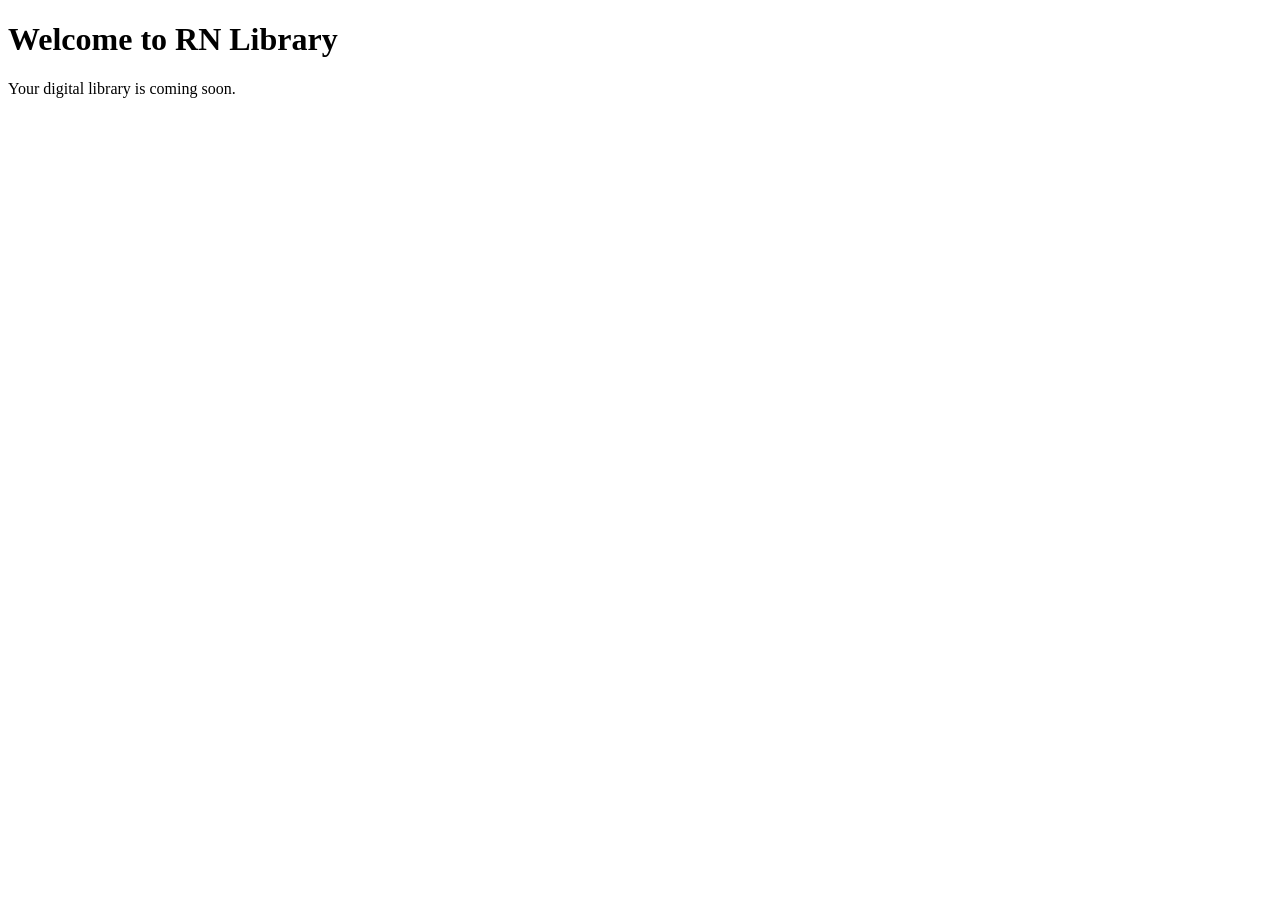
==== index.html @ f6b304d6 "Create initial RN Library page" ====
<!DOCTYPE html>
<html lang="en">
<head>
    <meta charset="UTF-8">
    <meta name="viewport" content="width=device-width, initial-scale=1.0">
    <title>RN Library</title>
</head>
<body>

    <h1>Welcome to RN Library</h1>
    <p>Your digital library is coming soon.</p>

</body>
</html>
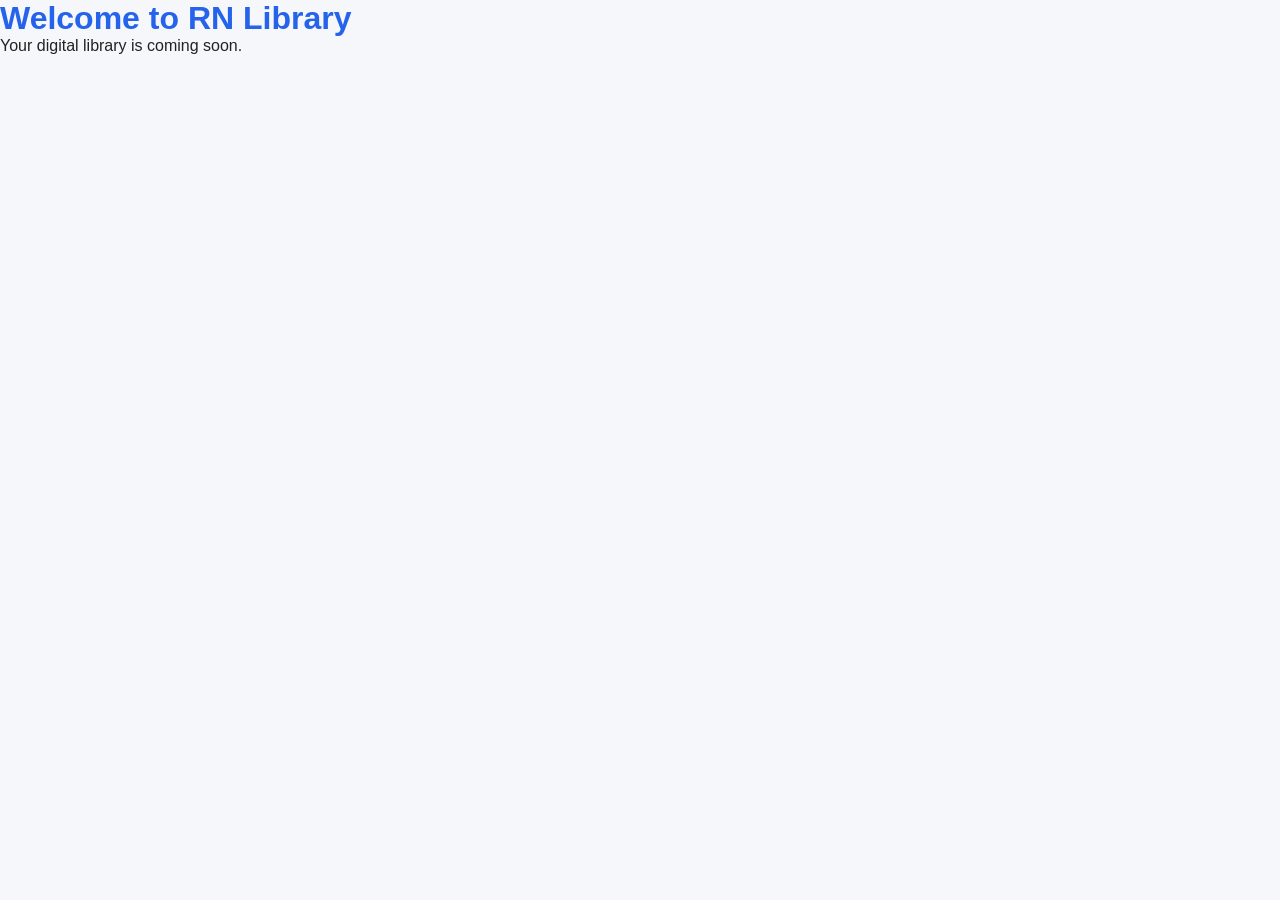
==== commit f79d972a: "Add CSS and JavaScript structure" ====
--- a/index.html
+++ b/index.html
@@ -4,11 +4,13 @@
     <meta charset="UTF-8">
     <meta name="viewport" content="width=device-width, initial-scale=1.0">
     <title>RN Library</title>
+    <link rel="stylesheet" href="css/style.css">
 </head>
 <body>
 
     <h1>Welcome to RN Library</h1>
     <p>Your digital library is coming soon.</p>
 
+    <script src="js/script.js"></script>
 </body>
 </html>
--- a/css/style.css
+++ b/css/style.css
@@ -0,0 +1,15 @@
+* {
+    margin: 0;
+    padding: 0;
+    box-sizing: border-box;
+}
+
+body {
+    font-family: Arial, sans-serif;
+    background: #f5f7fa;
+    color: #222;
+}
+
+h1 {
+    color: #2563eb;
+}
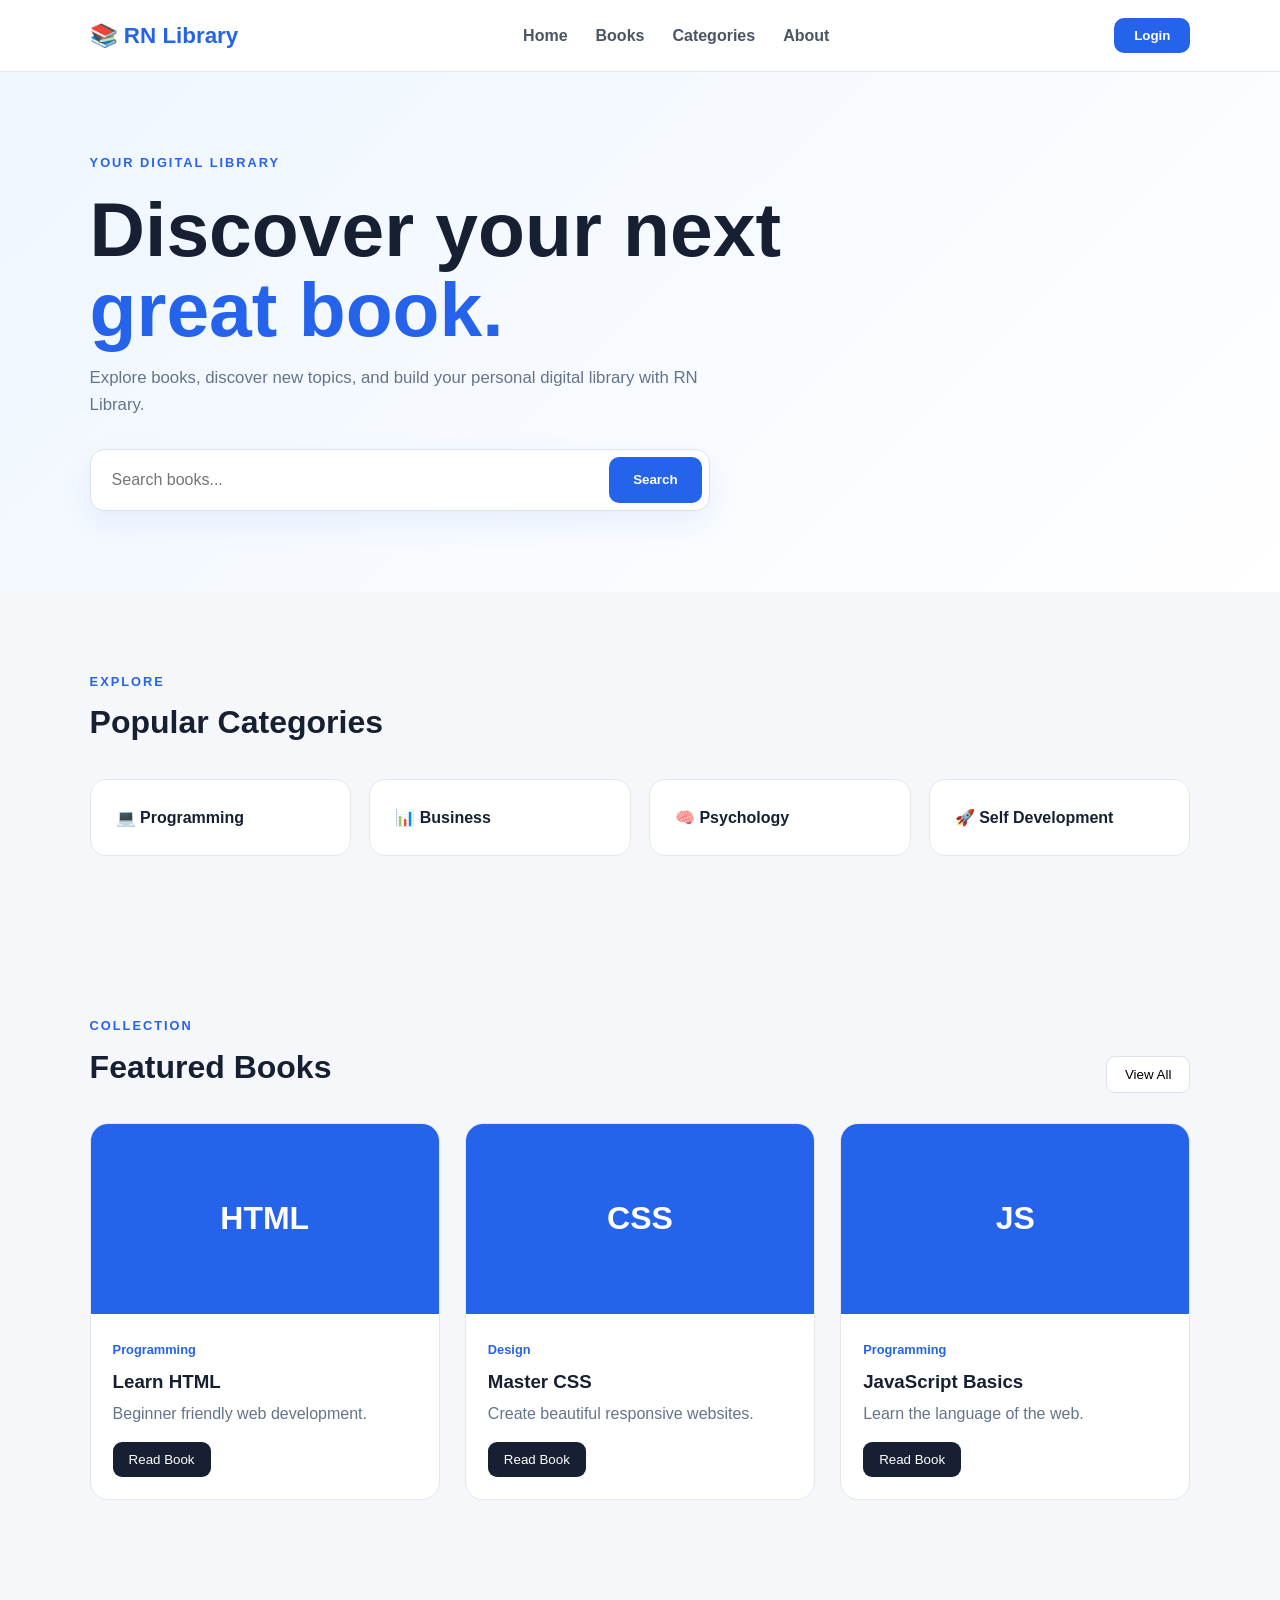
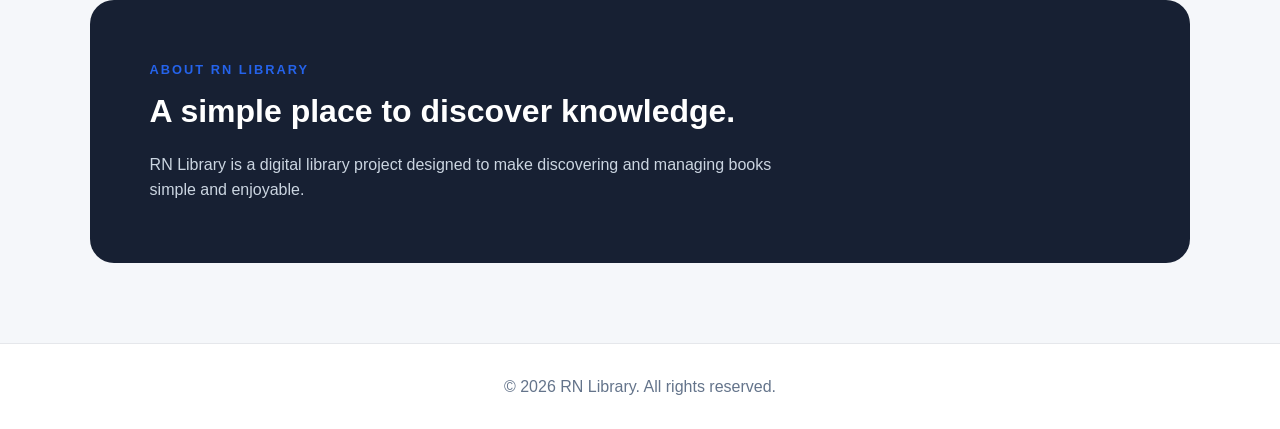
==== commit b8767dca: "Build RN Library homepage" ====
--- a/index.html
+++ b/index.html
@@ -6,11 +6,126 @@
     <title>RN Library</title>
     <link rel="stylesheet" href="css/style.css">
 </head>
+
 <body>
 
-    <h1>Welcome to RN Library</h1>
-    <p>Your digital library is coming soon.</p>
+    <header class="navbar">
+        <div class="logo">📚 RN Library</div>
+
+        <nav>
+            <a href="#">Home</a>
+            <a href="#books">Books</a>
+            <a href="#categories">Categories</a>
+            <a href="#about">About</a>
+        </nav>
+
+        <button class="login-btn">Login</button>
+    </header>
+
+    <main>
+
+        <section class="hero">
+            <div class="hero-content">
+                <p class="hero-tag">YOUR DIGITAL LIBRARY</p>
+
+                <h1>
+                    Discover your next
+                    <span>great book.</span>
+                </h1>
+
+                <p class="hero-text">
+                    Explore books, discover new topics, and build your
+                    personal digital library with RN Library.
+                </p>
+
+                <div class="search-box">
+                    <input
+                        type="text"
+                        placeholder="Search books..."
+                        id="searchInput"
+                    >
+                    <button id="searchBtn">Search</button>
+                </div>
+            </div>
+        </section>
+
+        <section class="section" id="categories">
+            <div class="section-heading">
+                <div>
+                    <p class="section-tag">EXPLORE</p>
+                    <h2>Popular Categories</h2>
+                </div>
+            </div>
+
+            <div class="category-grid">
+                <div class="category-card">💻 Programming</div>
+                <div class="category-card">📊 Business</div>
+                <div class="category-card">🧠 Psychology</div>
+                <div class="category-card">🚀 Self Development</div>
+            </div>
+        </section>
+
+        <section class="section" id="books">
+            <div class="section-heading">
+                <div>
+                    <p class="section-tag">COLLECTION</p>
+                    <h2>Featured Books</h2>
+                </div>
+
+                <button class="view-btn">View All</button>
+            </div>
+
+            <div class="book-grid">
+
+                <article class="book-card">
+                    <div class="book-cover">HTML</div>
+                    <div class="book-info">
+                        <span>Programming</span>
+                        <h3>Learn HTML</h3>
+                        <p>Beginner friendly web development.</p>
+                        <button>Read Book</button>
+                    </div>
+                </article>
+
+                <article class="book-card">
+                    <div class="book-cover">CSS</div>
+                    <div class="book-info">
+                        <span>Design</span>
+                        <h3>Master CSS</h3>
+                        <p>Create beautiful responsive websites.</p>
+                        <button>Read Book</button>
+                    </div>
+                </article>
+
+                <article class="book-card">
+                    <div class="book-cover">JS</div>
+                    <div class="book-info">
+                        <span>Programming</span>
+                        <h3>JavaScript Basics</h3>
+                        <p>Learn the language of the web.</p>
+                        <button>Read Book</button>
+                    </div>
+                </article>
+
+            </div>
+        </section>
+
+        <section class="about" id="about">
+            <p class="section-tag">ABOUT RN LIBRARY</p>
+            <h2>A simple place to discover knowledge.</h2>
+            <p>
+                RN Library is a digital library project designed to make
+                discovering and managing books simple and enjoyable.
+            </p>
+        </section>
+
+    </main>
+
+    <footer>
+        <p>© 2026 RN Library. All rights reserved.</p>
+    </footer>
 
     <script src="js/script.js"></script>
+
 </body>
 </html>
--- a/css/style.css
+++ b/css/style.css
@@ -7,9 +7,306 @@
 body {
     font-family: Arial, sans-serif;
     background: #f5f7fa;
-    color: #222;
-}
-
-h1 {
-    color: #2563eb;
-}
+    color: #172033;
+    line-height: 1.6;
+}
+
+.navbar {
+    width: 100%;
+    min-height: 72px;
+    padding: 0 7%;
+    display: flex;
+    align-items: center;
+    justify-content: space-between;
+    background: #ffffff;
+    border-bottom: 1px solid #e5e7eb;
+    position: sticky;
+    top: 0;
+    z-index: 100;
+}
+
+.logo {
+    font-size: 1.4rem;
+    font-weight: 800;
+    color: #2563eb;
+}
+
+.navbar nav {
+    display: flex;
+    gap: 28px;
+}
+
+.navbar nav a {
+    text-decoration: none;
+    color: #4b5563;
+    font-weight: 600;
+}
+
+.navbar nav a:hover {
+    color: #2563eb;
+}
+
+.login-btn,
+.search-box button {
+    border: none;
+    cursor: pointer;
+    font-weight: 700;
+}
+
+.login-btn {
+    padding: 10px 20px;
+    border-radius: 10px;
+    background: #2563eb;
+    color: white;
+}
+
+.hero {
+    min-height: 520px;
+    display: flex;
+    align-items: center;
+    padding: 80px 7%;
+    background: linear-gradient(135deg, #eff6ff, #ffffff);
+}
+
+.hero-content {
+    max-width: 750px;
+}
+
+.hero-tag,
+.section-tag {
+    color: #2563eb;
+    font-size: 0.8rem;
+    font-weight: 800;
+    letter-spacing: 2px;
+}
+
+.hero h1 {
+    margin: 15px 0;
+    font-size: clamp(2.5rem, 6vw, 5rem);
+    line-height: 1.05;
+}
+
+.hero h1 span {
+    color: #2563eb;
+}
+
+.hero-text {
+    max-width: 620px;
+    margin-bottom: 30px;
+    color: #64748b;
+    font-size: 1.05rem;
+}
+
+.search-box {
+    max-width: 620px;
+    display: flex;
+    padding: 7px;
+    background: white;
+    border: 1px solid #dbe2ea;
+    border-radius: 14px;
+    box-shadow: 0 12px 30px rgba(37, 99, 235, 0.08);
+}
+
+.search-box input {
+    flex: 1;
+    border: none;
+    outline: none;
+    padding: 14px;
+    font-size: 1rem;
+}
+
+.search-box button {
+    padding: 0 24px;
+    border-radius: 10px;
+    background: #2563eb;
+    color: white;
+}
+
+.section {
+    padding: 80px 7%;
+}
+
+.section-heading {
+    display: flex;
+    justify-content: space-between;
+    align-items: end;
+    margin-bottom: 30px;
+}
+
+.section-heading h2,
+.about h2 {
+    font-size: 2rem;
+    margin-top: 5px;
+}
+
+.category-grid {
+    display: grid;
+    grid-template-columns: repeat(4, 1fr);
+    gap: 18px;
+}
+
+.category-card {
+    padding: 25px;
+    background: white;
+    border: 1px solid #e5e7eb;
+    border-radius: 16px;
+    font-weight: 700;
+    transition: 0.25s;
+}
+
+.category-card:hover {
+    transform: translateY(-5px);
+    box-shadow: 0 15px 30px rgba(0, 0, 0, 0.08);
+}
+
+.book-grid {
+    display: grid;
+    grid-template-columns: repeat(3, 1fr);
+    gap: 25px;
+}
+
+.book-card {
+    overflow: hidden;
+    background: white;
+    border-radius: 18px;
+    border: 1px solid #e5e7eb;
+    transition: 0.25s;
+}
+
+.book-card:hover {
+    transform: translateY(-6px);
+    box-shadow: 0 18px 35px rgba(0, 0, 0, 0.1);
+}
+
+.book-cover {
+    height: 190px;
+    display: flex;
+    align-items: center;
+    justify-content: center;
+    background: #2563eb;
+    color: white;
+    font-size: 2rem;
+    font-weight: 900;
+}
+
+.book-info {
+    padding: 22px;
+}
+
+.book-info span {
+    color: #2563eb;
+    font-size: 0.8rem;
+    font-weight: 800;
+}
+
+.book-info h3 {
+    margin: 5px 0;
+}
+
+.book-info p {
+    color: #64748b;
+    margin-bottom: 15px;
+}
+
+.book-info button {
+    padding: 10px 16px;
+    border: none;
+    border-radius: 9px;
+    background: #172033;
+    color: white;
+    cursor: pointer;
+}
+
+.view-btn {
+    padding: 10px 18px;
+    border: 1px solid #dbe2ea;
+    border-radius: 9px;
+    background: white;
+    cursor: pointer;
+}
+
+.about {
+    margin: 20px 7% 80px;
+    padding: 60px;
+    border-radius: 24px;
+    background: #172033;
+    color: white;
+}
+
+.about h2 {
+    max-width: 650px;
+    margin-bottom: 15px;
+}
+
+.about p:last-child {
+    max-width: 650px;
+    color: #cbd5e1;
+}
+
+footer {
+    padding: 30px 7%;
+    text-align: center;
+    background: white;
+    border-top: 1px solid #e5e7eb;
+    color: #64748b;
+}
+
+@media (max-width: 800px) {
+
+    .navbar {
+        padding: 15px 5%;
+        flex-wrap: wrap;
+        gap: 15px;
+    }
+
+    .navbar nav {
+        order: 3;
+        width: 100%;
+        justify-content: center;
+        gap: 15px;
+        overflow-x: auto;
+    }
+
+    .hero {
+        padding: 60px 5%;
+    }
+
+    .section {
+        padding: 60px 5%;
+    }
+
+    .category-grid,
+    .book-grid {
+        grid-template-columns: 1fr;
+    }
+
+    .section-heading {
+        align-items: start;
+        gap: 15px;
+    }
+
+    .about {
+        margin: 10px 5% 60px;
+        padding: 35px 25px;
+    }
+}
+
+@media (max-width: 500px) {
+
+    .hero h1 {
+        font-size: 2.7rem;
+    }
+
+    .search-box {
+        flex-direction: column;
+        gap: 8px;
+    }
+
+    .search-box button {
+        padding: 13px;
+    }
+
+    .login-btn {
+        padding: 8px 14px;
+    }
+}
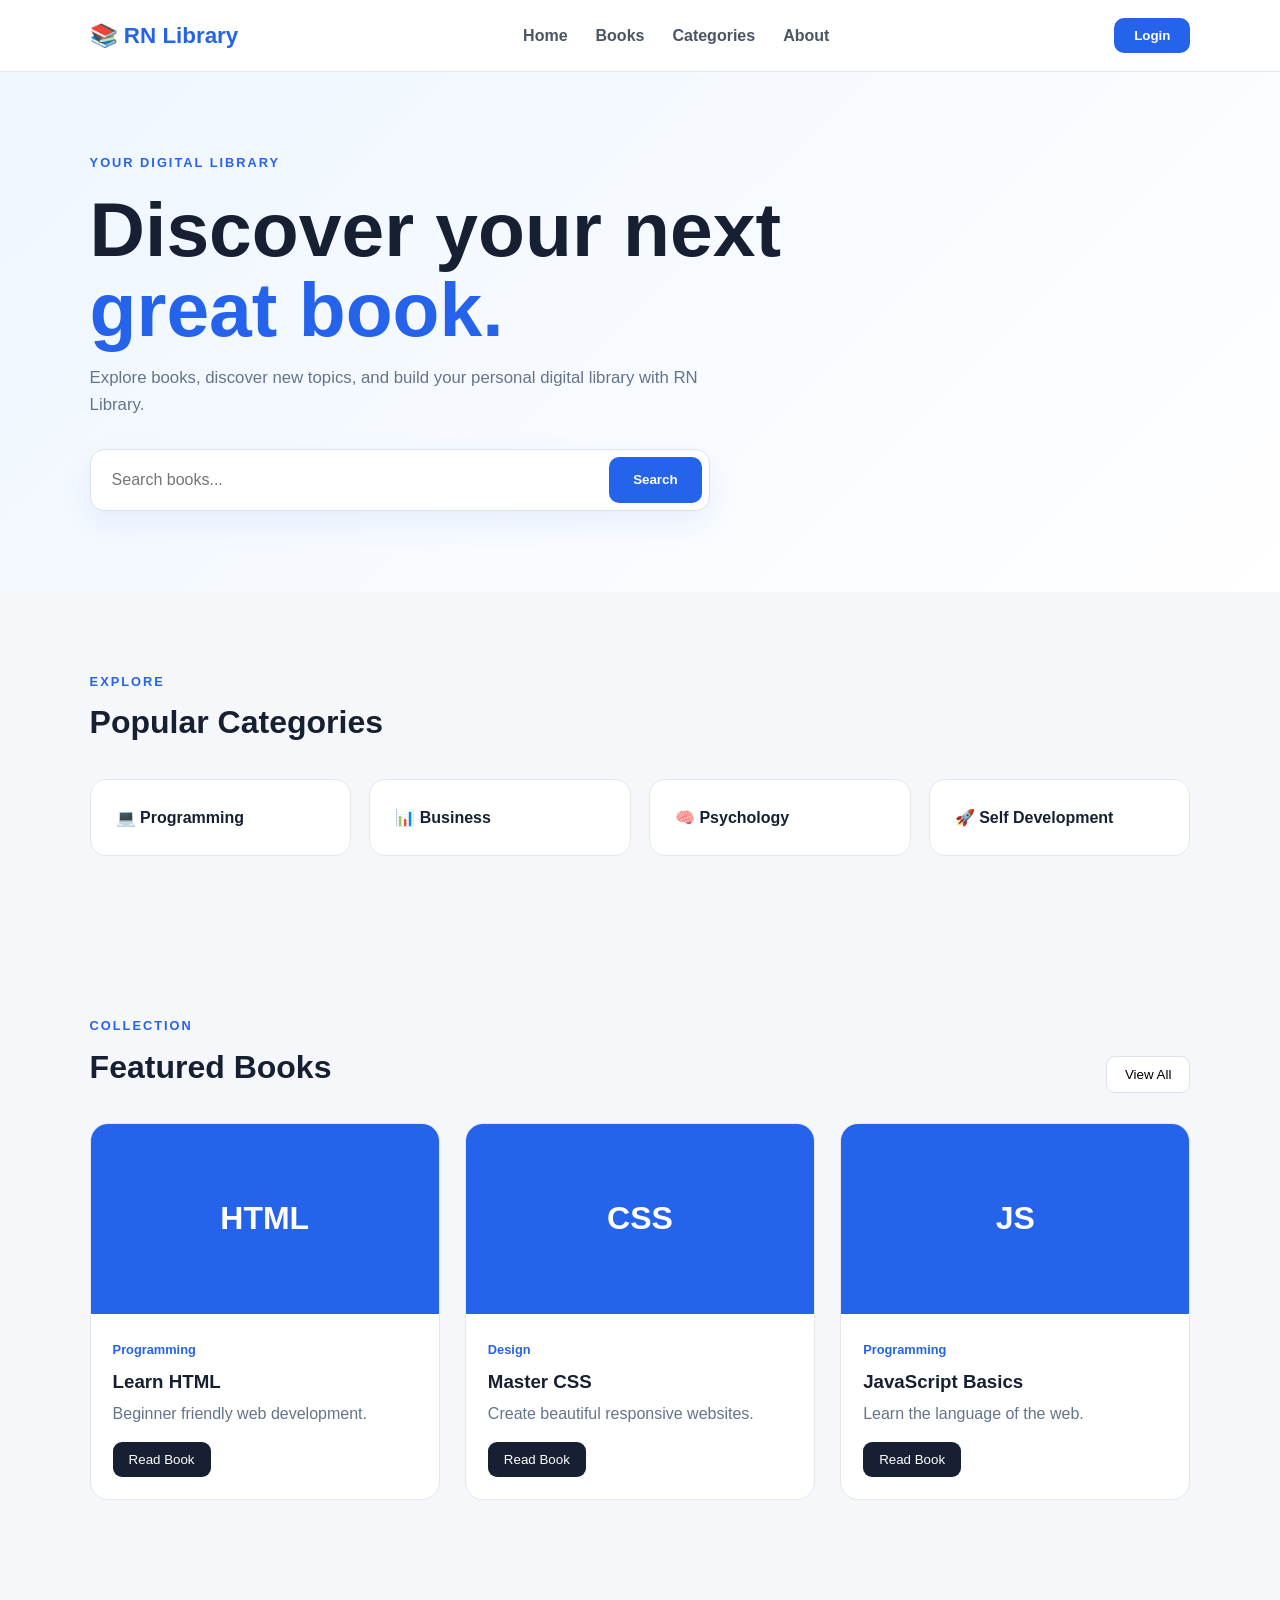
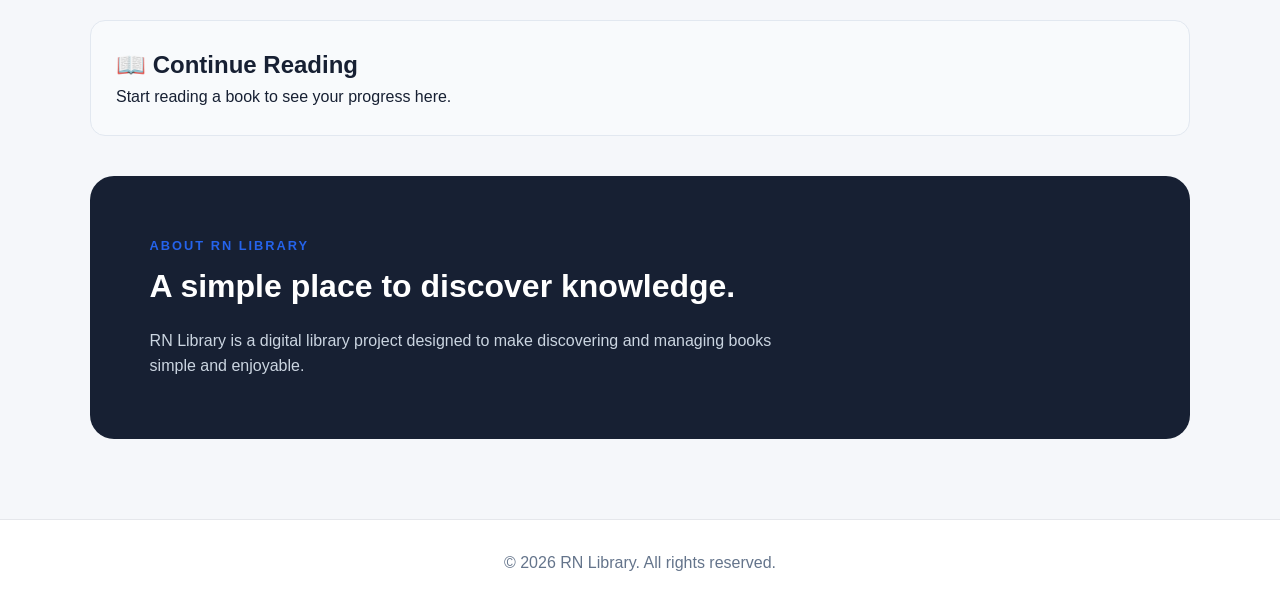
==== commit e892e9d2: "Add continue reading feature" ====
--- a/index.html
+++ b/index.html
@@ -83,7 +83,7 @@
                         <span>Programming</span>
                         <h3>Learn HTML</h3>
                         <p>Beginner friendly web development.</p>
-                        <button>Read Book</button>
+                        <button class="read-btn" data-book="html">Read Book</button>
                     </div>
                 </article>
 
@@ -93,7 +93,7 @@
                         <span>Design</span>
                         <h3>Master CSS</h3>
                         <p>Create beautiful responsive websites.</p>
-                        <button>Read Book</button>
+                        <button class="read-btn" data-book="css">Read Book</button>
                     </div>
                 </article>
 
@@ -103,14 +103,19 @@
                         <span>Programming</span>
                         <h3>JavaScript Basics</h3>
                         <p>Learn the language of the web.</p>
-                        <button>Read Book</button>
+                        <button class="read-btn" data-book="javascript">Read Book</button>
                     </div>
                 </article>
 
             </div>
         </section>
 
-        <section class="about" id="about">
+        <section class="continue-reading">
+    <h2>📖 Continue Reading</h2>
+    <div id="continueReading"></div>
+</section>
+
+<section class="about" id="about">
             <p class="section-tag">ABOUT RN LIBRARY</p>
             <h2>A simple place to discover knowledge.</h2>
             <p>
@@ -125,7 +130,7 @@
         <p>© 2026 RN Library. All rights reserved.</p>
     </footer>
 
-    <script src="js/script.js"></script>
+    <script src="js/script.js?v=20"></script>
 
 </body>
 </html>
--- a/css/style.css
+++ b/css/style.css
@@ -310,3 +310,287 @@
         padding: 8px 14px;
     }
 }
+
+.back-btn {
+    text-decoration: none;
+    color: #2563eb;
+    font-weight: 700;
+}
+
+.reader-page {
+    min-height: 70vh;
+    padding: 70px 7%;
+}
+
+.reader-content {
+    max-width: 850px;
+    margin: auto;
+    background: white;
+    padding: 50px;
+    border-radius: 24px;
+    border: 1px solid #e5e7eb;
+    box-shadow: 0 15px 40px rgba(0, 0, 0, 0.06);
+}
+
+.reader-content h1 {
+    font-size: clamp(2.5rem, 6vw, 4rem);
+    margin: 10px 0;
+}
+
+.reader-intro {
+    color: #64748b;
+    font-size: 1.1rem;
+    margin-bottom: 30px;
+}
+
+.reader-content hr {
+    border: none;
+    border-top: 1px solid #e5e7eb;
+    margin: 30px 0;
+}
+
+.reader-content h2 {
+    margin: 30px 0 12px;
+}
+
+.reader-content p {
+    color: #475569;
+    margin-bottom: 18px;
+}
+
+.reader-content pre {
+    padding: 20px;
+    overflow-x: auto;
+    background: #172033;
+    color: white;
+    border-radius: 12px;
+    margin-top: 15px;
+}
+
+@media (max-width: 600px) {
+
+    .reader-page {
+        padding: 40px 5%;
+    }
+
+    .reader-content {
+        padding: 30px 20px;
+    }
+
+    .navbar {
+        gap: 10px;
+    }
+}
+
+.chapter-nav {
+    display: flex;
+    justify-content: space-between;
+    gap: 15px;
+    margin-top: 35px;
+}
+
+.chapter-nav button {
+    padding: 12px 20px;
+    border: none;
+    border-radius: 10px;
+    background: #2563eb;
+    color: white;
+    font-weight: 700;
+    cursor: pointer;
+}
+
+.chapter-nav button:hover {
+    opacity: 0.9;
+}
+
+@media (max-width: 500px) {
+    .chapter-nav {
+        flex-direction: column;
+    }
+}
+
+
+.progress-info {
+    display: flex;
+    justify-content: space-between;
+    margin-top: 25px;
+    margin-bottom: 8px;
+    font-size: 0.9rem;
+    font-weight: 700;
+    color: #64748b;
+}
+
+.progress-bar {
+    width: 100%;
+    height: 8px;
+    background: #e5e7eb;
+    border-radius: 10px;
+    overflow: hidden;
+    margin-bottom: 25px;
+}
+
+#progressFill {
+    width: 33.33%;
+    height: 100%;
+    background: #2563eb;
+    border-radius: 10px;
+    transition: width 0.3s ease;
+}
+
+
+.chapter-list {
+    margin: 25px 0;
+    padding: 20px;
+    background: #f8fafc;
+    border: 1px solid #e2e8f0;
+    border-radius: 12px;
+}
+
+.chapter-list h3 {
+    margin: 0 0 15px;
+    color: #172033;
+}
+
+#chapterList {
+    display: flex;
+    flex-direction: column;
+    gap: 8px;
+}
+
+.chapter-item {
+    padding: 12px 15px;
+    border: none;
+    border-radius: 8px;
+    background: white;
+    color: #334155;
+    text-align: left;
+    font-weight: 600;
+    cursor: pointer;
+}
+
+.chapter-item:hover {
+    background: #eaf2ff;
+}
+
+.chapter-item.active {
+    background: #2563eb;
+    color: white;
+}
+
+
+#chapterList .chapter-item.active {
+    background: #2563eb !important;
+    color: white !important;
+}
+
+
+#chapterList button.chapter-item.active,
+#chapterList .chapter-item.active {
+    background-color: #2563eb !important;
+    color: #ffffff !important;
+    border: 2px solid #2563eb !important;
+    opacity: 1 !important;
+}
+
+
+.complete-btn {
+    margin: 15px 0 25px;
+    padding: 11px 18px;
+    border: 2px solid #2563eb;
+    border-radius: 10px;
+    background: white;
+    color: #2563eb;
+    font-weight: 700;
+    cursor: pointer;
+    transition: 0.2s ease;
+}
+
+.complete-btn:hover {
+    background: #eaf2ff;
+}
+
+.complete-btn.completed {
+    background: #16a34a;
+    border-color: #16a34a;
+    color: white;
+}
+
+
+.overall-progress {
+    display: flex;
+    justify-content: space-between;
+    align-items: center;
+    margin: 0 0 20px;
+    padding: 12px 15px;
+    background: #f1f5f9;
+    border-radius: 10px;
+    color: #475569;
+    font-size: 0.9rem;
+    font-weight: 700;
+}
+
+#completedPercent {
+    color: #16a34a;
+}
+
+
+.continue-reading {
+    margin: 40px auto;
+    padding: 25px;
+    max-width: 1100px;
+    background: #f8fafc;
+    border: 1px solid #e2e8f0;
+    border-radius: 15px;
+}
+
+.continue-reading h2 {
+    margin-top: 0;
+    color: #172033;
+}
+
+.continue-card {
+    display: flex;
+    justify-content: space-between;
+    align-items: center;
+    gap: 20px;
+    padding: 18px;
+    background: white;
+    border-radius: 12px;
+    border: 1px solid #e2e8f0;
+}
+
+.continue-info h3 {
+    margin: 0 0 8px;
+    color: #172033;
+}
+
+.continue-info p {
+    margin: 0;
+    color: #64748b;
+}
+
+.continue-btn {
+    padding: 11px 18px;
+    border: none;
+    border-radius: 9px;
+    background: #2563eb;
+    color: white;
+    font-weight: 700;
+    cursor: pointer;
+}
+
+.continue-btn:hover {
+    opacity: 0.9;
+}
+
+@media (max-width: 600px) {
+    .continue-card {
+        flex-direction: column;
+        align-items: stretch;
+    }
+
+    .continue-btn {
+        width: 100%;
+    }
+}
+
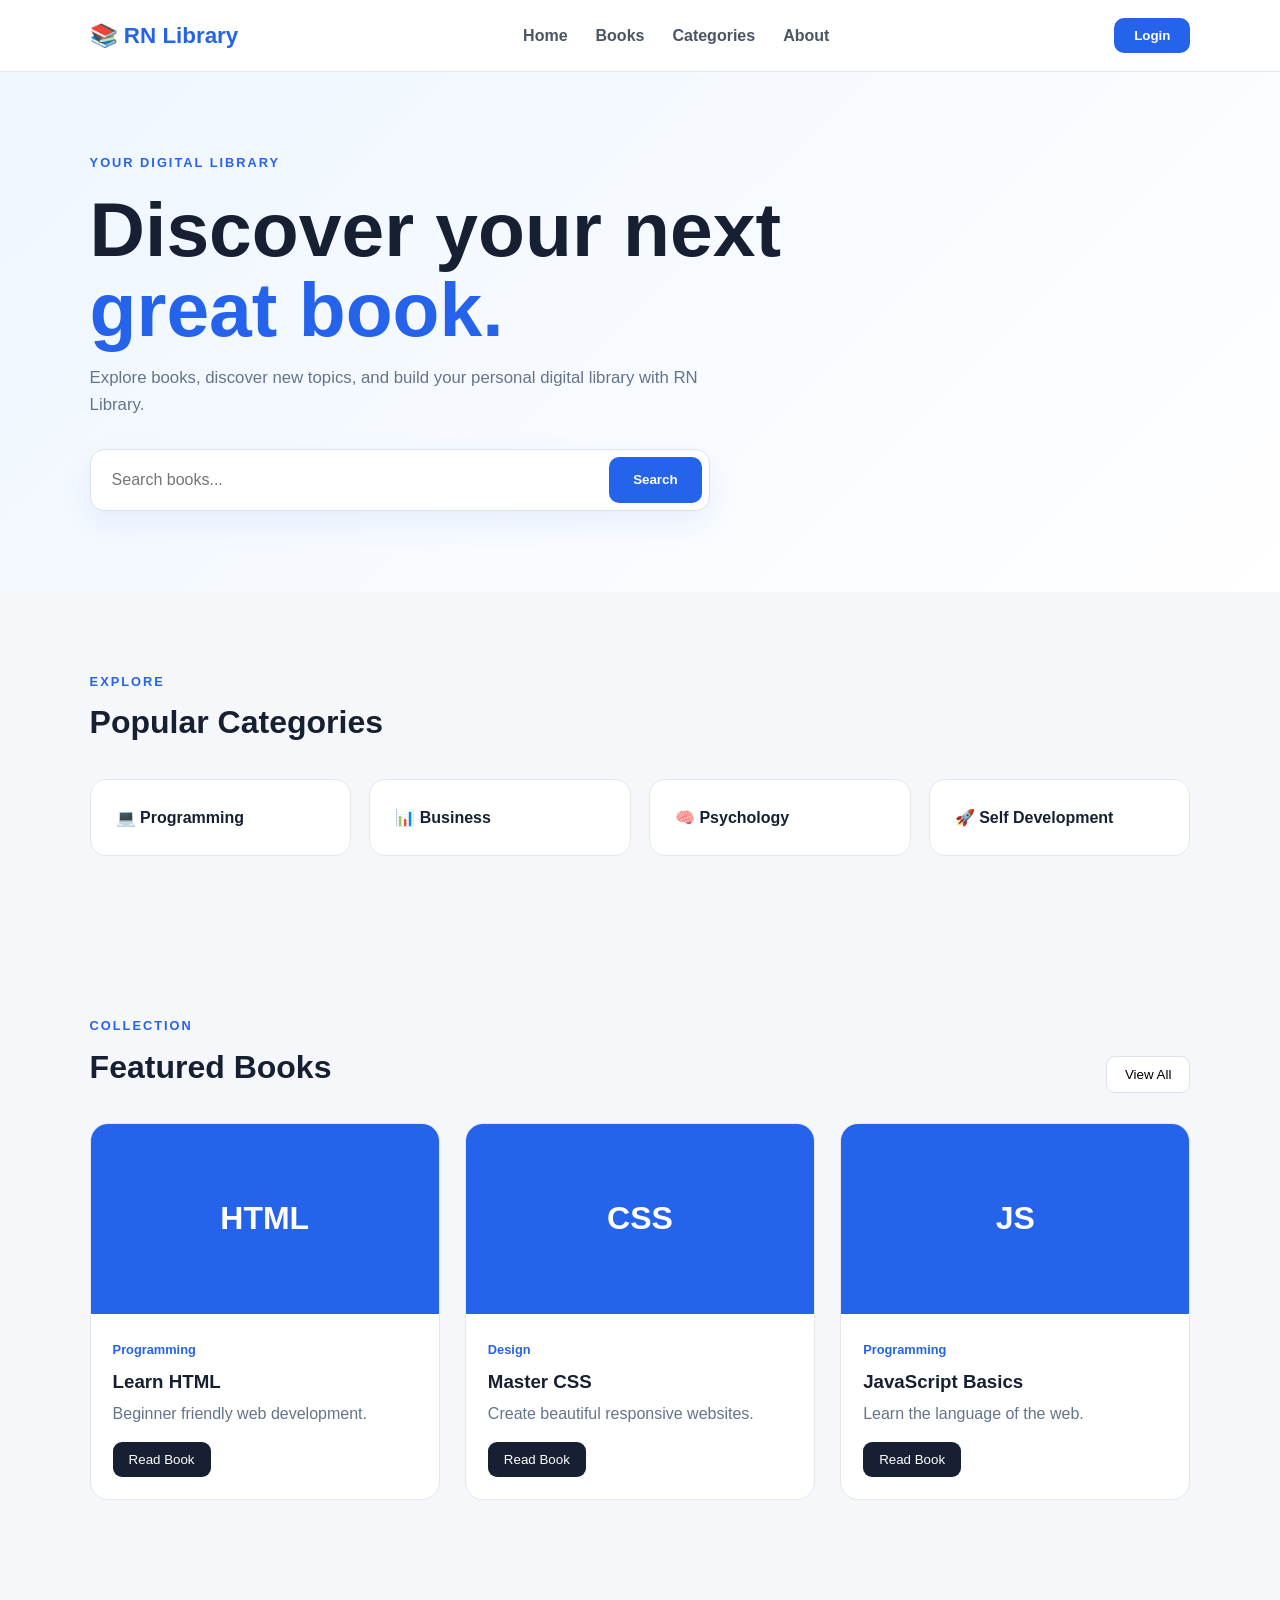
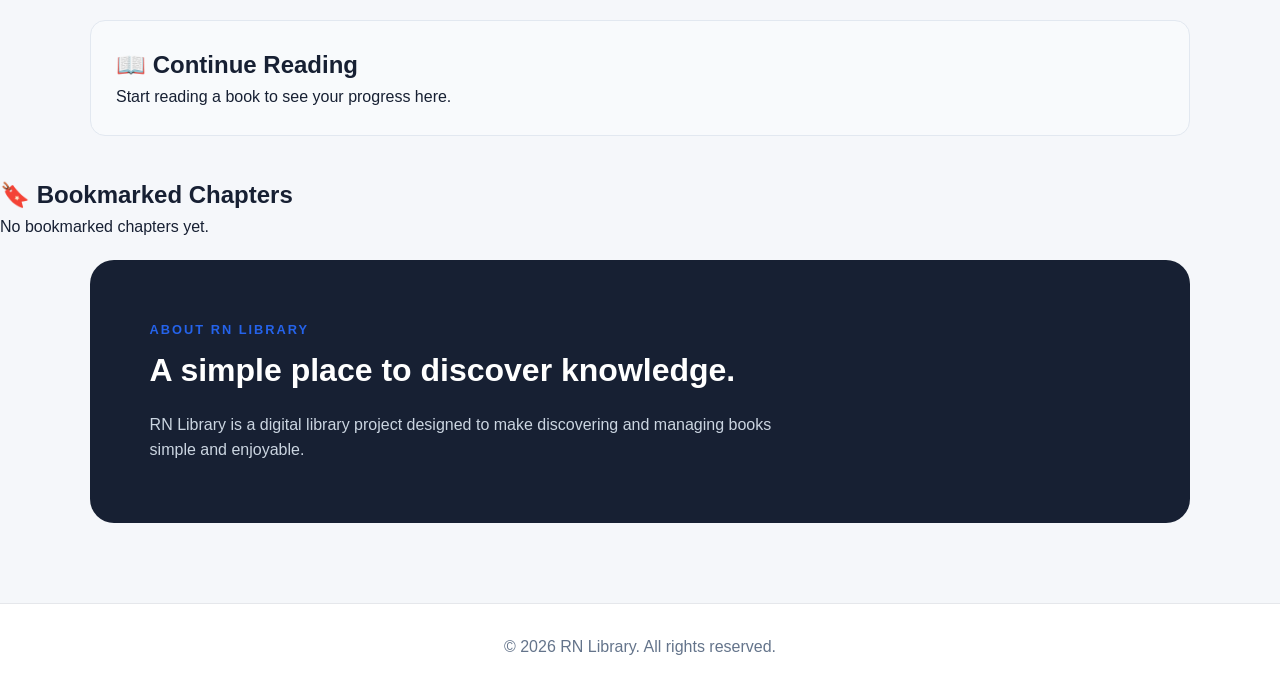
==== commit 62d97a88: "Add bookmark management" ====
--- a/index.html
+++ b/index.html
@@ -4,7 +4,7 @@
     <meta charset="UTF-8">
     <meta name="viewport" content="width=device-width, initial-scale=1.0">
     <title>RN Library</title>
-    <link rel="stylesheet" href="css/style.css">
+    <link rel="stylesheet" href="css/style.css?v=6">
 </head>
 
 <body>
@@ -115,6 +115,11 @@
     <div id="continueReading"></div>
 </section>
 
+<section class="bookmarked-reading">
+    <h2>🔖 Bookmarked Chapters</h2>
+    <div id="bookmarkedReading"></div>
+</section>
+
 <section class="about" id="about">
             <p class="section-tag">ABOUT RN LIBRARY</p>
             <h2>A simple place to discover knowledge.</h2>
--- a/css/style.css
+++ b/css/style.css
@@ -492,6 +492,35 @@
     opacity: 1 !important;
 }
 
+
+.bookmark-btn {
+    margin: 12px 0 20px;
+    padding: 11px 20px;
+    border: 1px solid #c7d2fe;
+    border-radius: 12px;
+    background: #eef2ff;
+    color: #4338ca;
+    font-size: 0.95rem;
+    font-weight: 700;
+    cursor: pointer;
+    transition: all 0.2s ease;
+}
+
+.bookmark-btn:hover {
+    background: #e0e7ff;
+    transform: translateY(-2px);
+}
+
+.bookmark-btn.bookmarked {
+    background: linear-gradient(135deg, #2563eb, #7c3aed);
+    border-color: transparent;
+    color: white;
+    box-shadow: 0 8px 18px rgba(37, 99, 235, 0.25);
+}
+
+.bookmark-btn.bookmarked:hover {
+    box-shadow: 0 12px 24px rgba(37, 99, 235, 0.35);
+}
 
 .complete-btn {
     margin: 15px 0 25px;
@@ -570,17 +599,26 @@
 }
 
 .continue-btn {
-    padding: 11px 18px;
-    border: none;
-    border-radius: 9px;
-    background: #2563eb;
-    color: white;
-    font-weight: 700;
-    cursor: pointer;
+    padding: 12px 22px;
+    border: none;
+    border-radius: 12px;
+    background: linear-gradient(135deg, #2563eb, #7c3aed);
+    color: white;
+    font-size: 0.95rem;
+    font-weight: 700;
+    cursor: pointer;
+    box-shadow: 0 8px 18px rgba(37, 99, 235, 0.25);
+    transition: transform 0.2s ease, box-shadow 0.2s ease;
 }
 
 .continue-btn:hover {
-    opacity: 0.9;
+    transform: translateY(-2px);
+    box-shadow: 0 12px 24px rgba(37, 99, 235, 0.35);
+}
+
+.continue-btn:active {
+    transform: translateY(1px);
+    box-shadow: 0 5px 12px rgba(37, 99, 235, 0.25);
 }
 
 @media (max-width: 600px) {
@@ -591,6 +629,26 @@
 
     .continue-btn {
         width: 100%;
-    }
-}
-
+        padding: 13px 20px;
+        font-size: 1rem;
+    }
+}
+
+
+.bookmark-open-btn {
+    padding: 11px 20px;
+    border: none;
+    border-radius: 12px;
+    background: linear-gradient(135deg, #2563eb, #7c3aed);
+    color: white;
+    font-size: 0.95rem;
+    font-weight: 700;
+    cursor: pointer;
+    transition: transform 0.2s ease, box-shadow 0.2s ease;
+}
+
+.bookmark-open-btn:hover {
+    transform: translateY(-2px);
+    box-shadow: 0 10px 20px rgba(37, 99, 235, 0.3);
+}
+
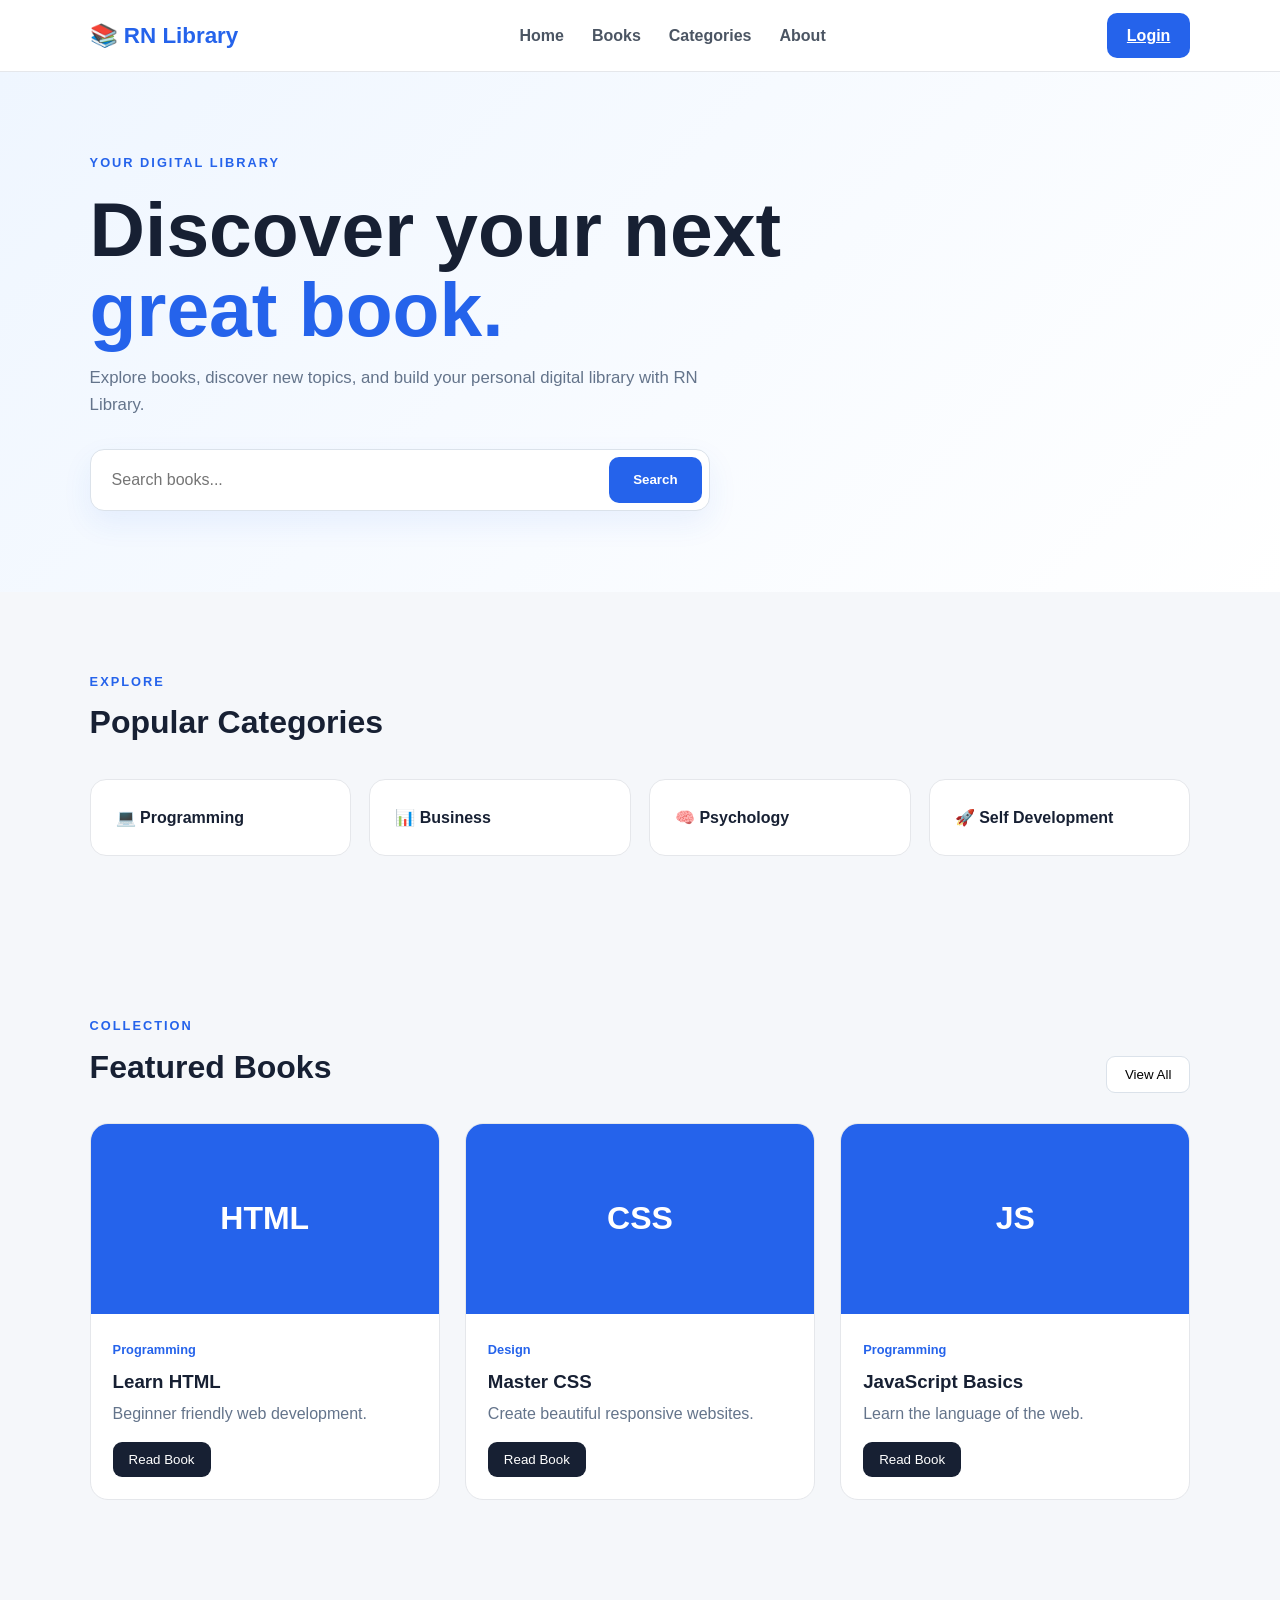
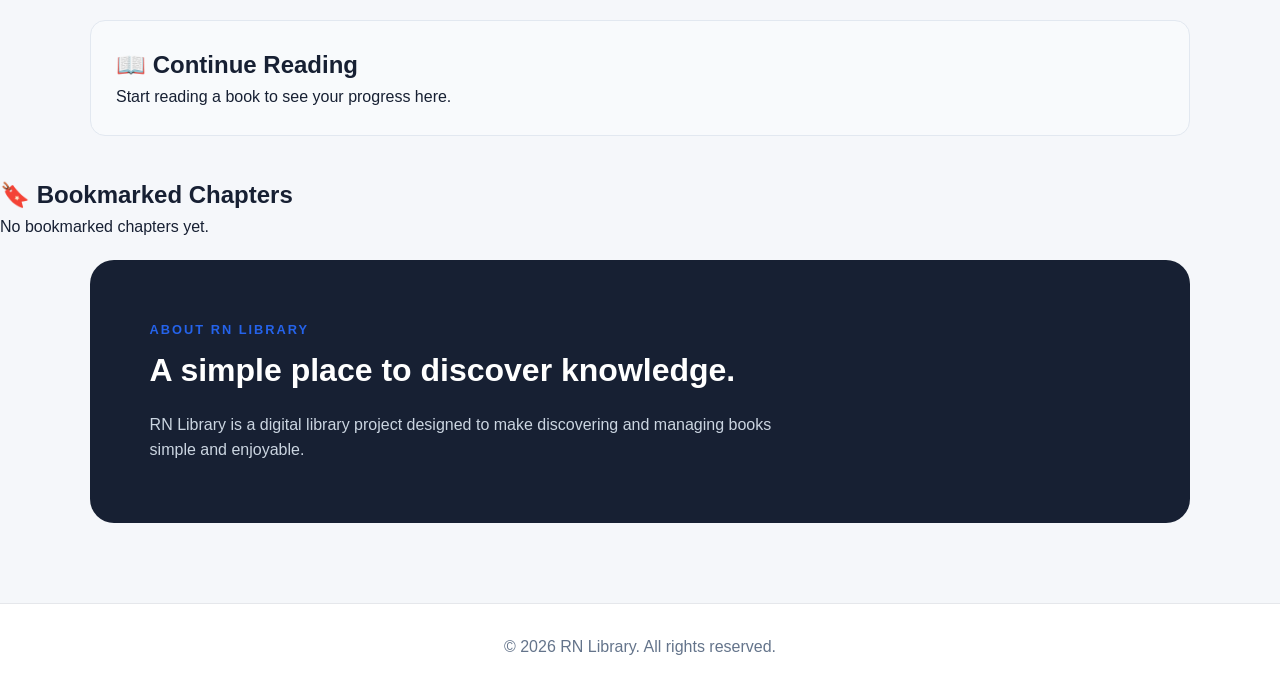
==== commit 69544686: "Add login and registration pages" ====
--- a/index.html
+++ b/index.html
@@ -19,7 +19,7 @@
             <a href="#about">About</a>
         </nav>
 
-        <button class="login-btn">Login</button>
+        <a href="login.html" class="login-btn">Login</a>
     </header>
 
     <main>
